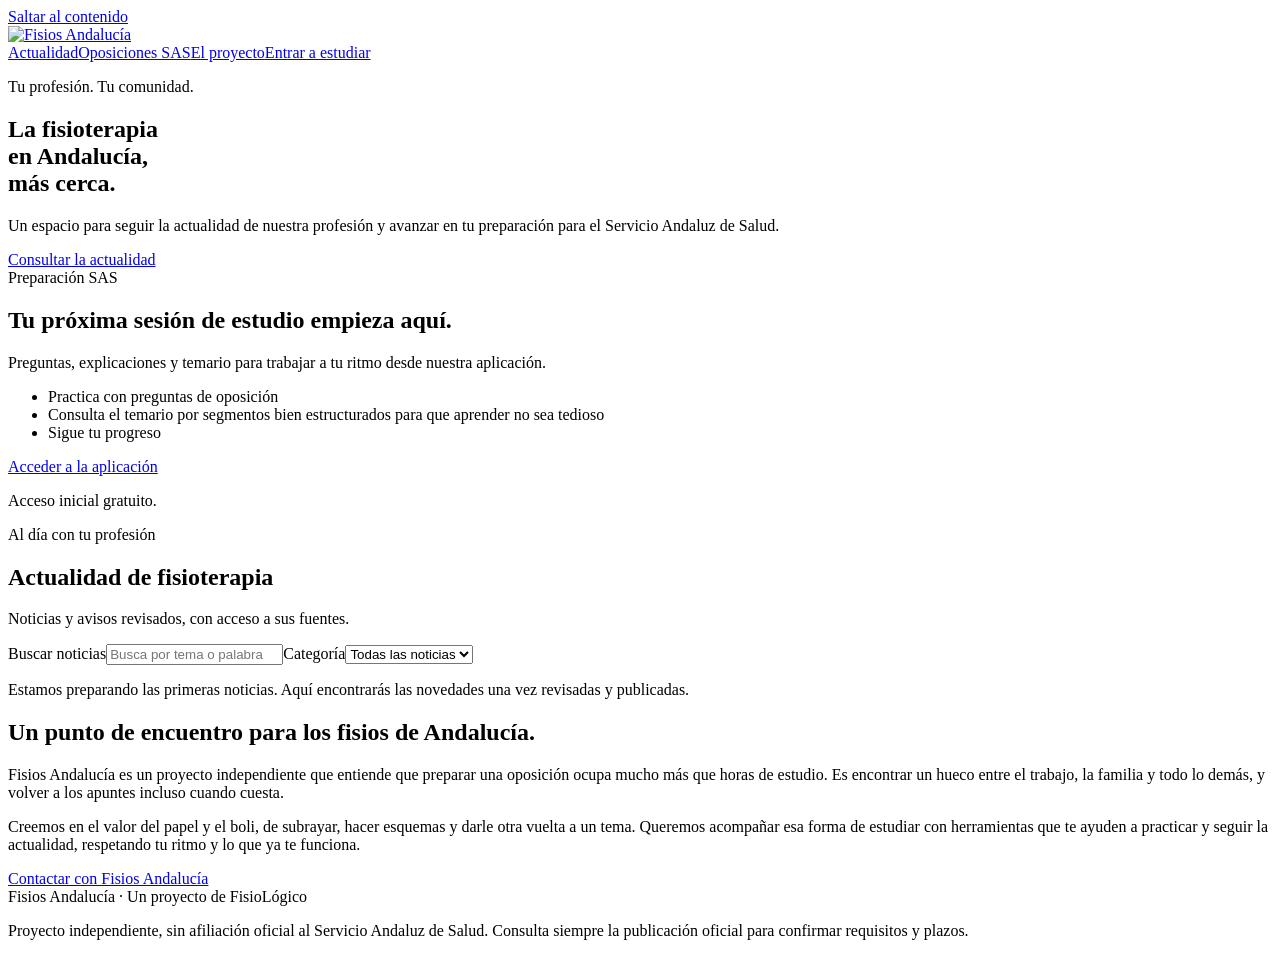
==== index.html @ 64cf1da0 "Publicar la portada de Fisios Andalucía" ====
<!doctype html>
<html lang="es"><head><meta charset="utf-8"><meta name="viewport" content="width=device-width,initial-scale=1"><title>Fisios Andalucía | Actualidad y oposiciones de fisioterapia</title><meta name="description" content="Actualidad de la fisioterapia en Andalucía, novedades del SAS y preparación de oposiciones. Un proyecto de FisioLógico."><meta name="theme-color" content="#154734"><link rel="canonical" href="https://www.fisiosandalucia.com/"><link rel="stylesheet" href="assets/site.css"><script src="assets/site.js" defer></script></head>
<body><a class="skip" href="#contenido">Saltar al contenido</a><header><a href="./" aria-label="Fisios Andalucía, inicio"><img class="logo" src="assets/logo-horizontal-color.svg" alt="Fisios Andalucía" width="290" height="90"></a><nav aria-label="Principal"><a href="#actualidad">Actualidad</a><a href="#oposiciones">Oposiciones SAS</a><a href="#proyecto">El proyecto</a><a class="button" href="https://app.fisiosandalucia.com">Entrar a estudiar</a></nav></header>
<main id="contenido"><section class="hero"><div><p class="intro">Tu profesión. Tu comunidad.</p><h1>La fisioterapia<br>en Andalucía,<br>más cerca.</h1><p class="lead">Un espacio para seguir la actualidad de nuestra profesión y avanzar en tu preparación para el Servicio Andaluz de Salud.</p><a class="button" href="#actualidad">Consultar la actualidad</a></div><aside class="study" id="oposiciones"><span class="tag">Preparación SAS</span><h2>Tu próxima sesión de estudio empieza aquí.</h2><p>Preguntas, explicaciones y temario para trabajar a tu ritmo desde nuestra aplicación.</p><ul><li>Practica con preguntas de oposición</li><li>Consulta el temario por segmentos bien estructurados para que aprender no sea tedioso</li><li>Sigue tu progreso</li></ul><a class="button light" href="https://app.fisiosandalucia.com">Acceder a la aplicación</a><p class="small">Acceso inicial gratuito.</p></aside></section>
<section class="news" id="actualidad"><div class="section-heading"><div><p class="intro">Al día con tu profesión</p><h2>Actualidad de fisioterapia</h2></div><p>Noticias y avisos revisados, con acceso a sus fuentes.</p></div><form role="search" id="filters"><label for="search">Buscar noticias<input id="search" type="search" placeholder="Busca por tema o palabra clave"></label><label for="category">Categoría<select id="category"><option value="">Todas las noticias</option><option>Oposiciones SAS</option><option>Empleo y bolsa</option><option>Profesión</option><option>Formación</option></select></label></form><p id="result-count" role="status"></p><div id="news-list"><p class="empty">Estamos preparando las primeras noticias. Aquí encontrarás las novedades una vez revisadas y publicadas.</p></div><noscript><p>Activa JavaScript para buscar noticias. También puedes consultar el <a href="noticias/">índice de noticias</a>.</p></noscript></section>
<section class="about" id="proyecto"><h2>Un punto de encuentro para los fisios de Andalucía.</h2><div><p>Fisios Andalucía es un proyecto independiente que entiende que preparar una oposición ocupa mucho más que horas de estudio. Es encontrar un hueco entre el trabajo, la familia y todo lo demás, y volver a los apuntes incluso cuando cuesta.</p><p>Creemos en el valor del papel y el boli, de subrayar, hacer esquemas y darle otra vuelta a un tema. Queremos acompañar esa forma de estudiar con herramientas que te ayuden a practicar y seguir la actualidad, respetando tu ritmo y lo que ya te funciona.</p><a href="mailto:fisios.andalucia@gmail.com">Contactar con Fisios Andalucía</a></div></section></main>
<footer><span>Fisios Andalucía · Un proyecto de FisioLógico</span><p>Proyecto independiente, sin afiliación oficial al Servicio Andaluz de Salud. Consulta siempre la publicación oficial para confirmar requisitos y plazos.</p></footer></body></html>
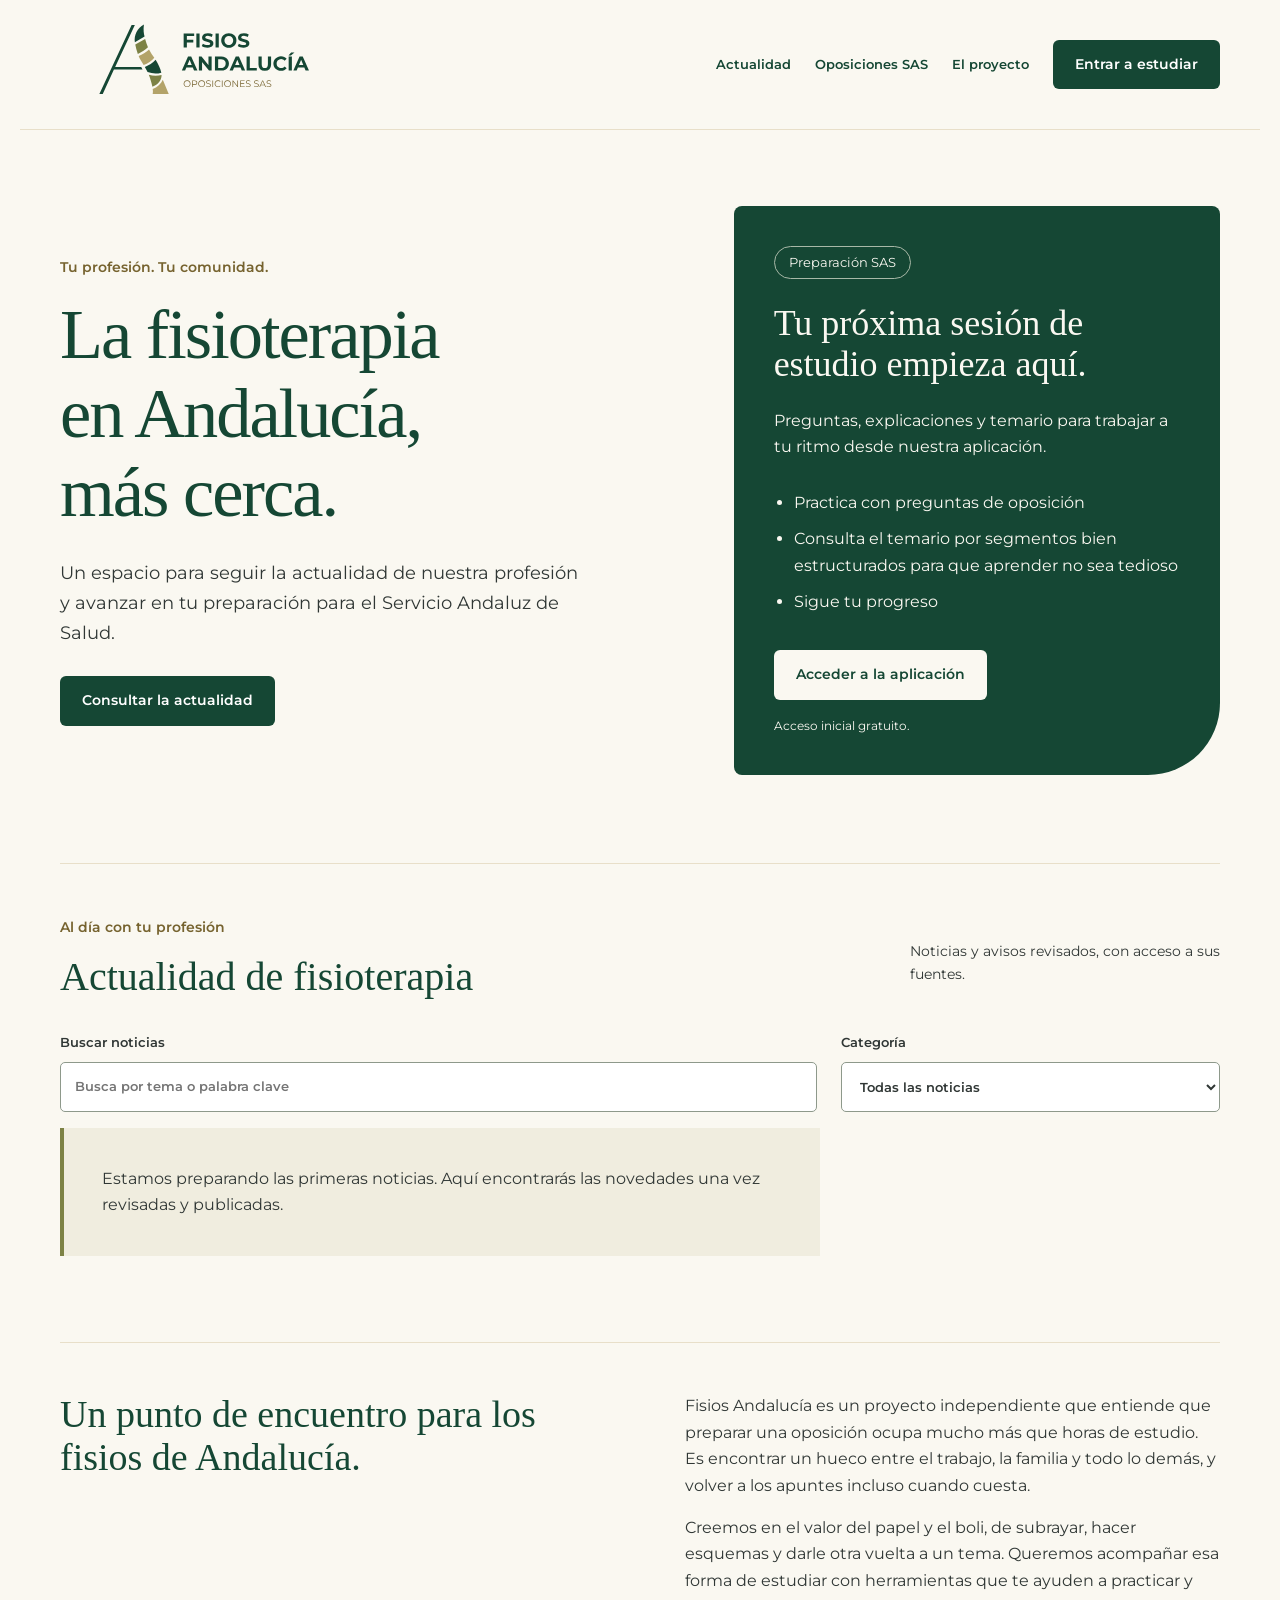
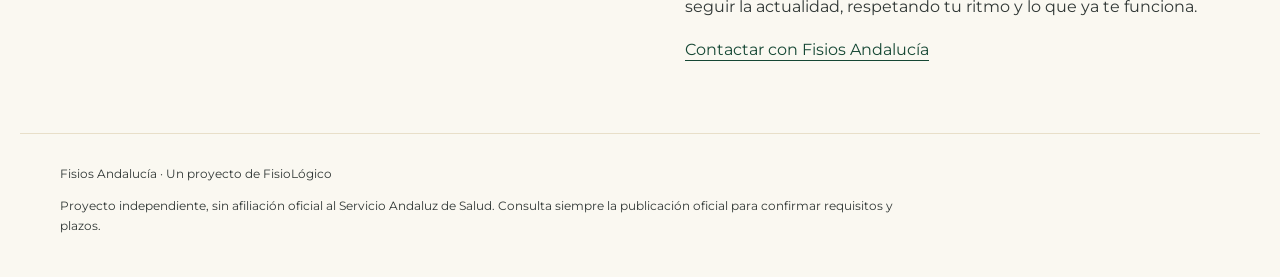
==== commit 3fa7afd6: "feat: show brand logo in shared link previews" ====
--- a/index.html
+++ b/index.html
@@ -1,5 +1,5 @@
 <!doctype html>
-<html lang="es"><head><meta charset="utf-8"><meta name="viewport" content="width=device-width,initial-scale=1"><title>Fisios Andalucía | Actualidad y oposiciones de fisioterapia</title><meta name="description" content="Actualidad de la fisioterapia en Andalucía, novedades del SAS y preparación de oposiciones. Un proyecto de FisioLógico."><meta name="theme-color" content="#154734"><link rel="canonical" href="https://www.fisiosandalucia.com/"><link rel="stylesheet" href="assets/site.css"><script src="assets/site.js" defer></script></head>
+<html lang="es"><head><meta charset="utf-8"><meta name="viewport" content="width=device-width,initial-scale=1"><title>Fisios Andalucía | Actualidad y oposiciones de fisioterapia</title><meta name="description" content="Actualidad de la fisioterapia en Andalucía, novedades del SAS y preparación de oposiciones. Un proyecto de FisioLógico."><meta name="theme-color" content="#154734"><link rel="canonical" href="https://www.fisiosandalucia.com/"><link rel="stylesheet" href="assets/site.css"><script src="assets/site.js" defer></script><meta property="og:type" content="website"><meta property="og:locale" content="es_ES"><meta property="og:site_name" content="Fisios Andalucía"><meta property="og:title" content="Fisios Andalucía · Oposiciones SAS"><meta property="og:description" content="Actualidad de fisioterapia en Andalucía y preparación de oposiciones SAS. Un proyecto de FisoLógico."><meta property="og:url" content="https://www.fisiosandalucia.com/"><meta property="og:image" content="https://www.fisiosandalucia.com/assets/fisios-andalucia-v1.png"><meta property="og:image:type" content="image/png"><meta property="og:image:width" content="1200"><meta property="og:image:height" content="630"><meta property="og:image:alt" content="Logotipo de Fisios Andalucía · Oposiciones SAS"><meta name="twitter:card" content="summary_large_image"><meta name="twitter:image" content="https://www.fisiosandalucia.com/assets/fisios-andalucia-v1.png"></head>
 <body><a class="skip" href="#contenido">Saltar al contenido</a><header><a href="./" aria-label="Fisios Andalucía, inicio"><img class="logo" src="assets/logo-horizontal-color.svg" alt="Fisios Andalucía" width="290" height="90"></a><nav aria-label="Principal"><a href="#actualidad">Actualidad</a><a href="#oposiciones">Oposiciones SAS</a><a href="#proyecto">El proyecto</a><a class="button" href="https://app.fisiosandalucia.com">Entrar a estudiar</a></nav></header>
 <main id="contenido"><section class="hero"><div><p class="intro">Tu profesión. Tu comunidad.</p><h1>La fisioterapia<br>en Andalucía,<br>más cerca.</h1><p class="lead">Un espacio para seguir la actualidad de nuestra profesión y avanzar en tu preparación para el Servicio Andaluz de Salud.</p><a class="button" href="#actualidad">Consultar la actualidad</a></div><aside class="study" id="oposiciones"><span class="tag">Preparación SAS</span><h2>Tu próxima sesión de estudio empieza aquí.</h2><p>Preguntas, explicaciones y temario para trabajar a tu ritmo desde nuestra aplicación.</p><ul><li>Practica con preguntas de oposición</li><li>Consulta el temario por segmentos bien estructurados para que aprender no sea tedioso</li><li>Sigue tu progreso</li></ul><a class="button light" href="https://app.fisiosandalucia.com">Acceder a la aplicación</a><p class="small">Acceso inicial gratuito.</p></aside></section>
 <section class="news" id="actualidad"><div class="section-heading"><div><p class="intro">Al día con tu profesión</p><h2>Actualidad de fisioterapia</h2></div><p>Noticias y avisos revisados, con acceso a sus fuentes.</p></div><form role="search" id="filters"><label for="search">Buscar noticias<input id="search" type="search" placeholder="Busca por tema o palabra clave"></label><label for="category">Categoría<select id="category"><option value="">Todas las noticias</option><option>Oposiciones SAS</option><option>Empleo y bolsa</option><option>Profesión</option><option>Formación</option></select></label></form><p id="result-count" role="status"></p><div id="news-list"><p class="empty">Estamos preparando las primeras noticias. Aquí encontrarás las novedades una vez revisadas y publicadas.</p></div><noscript><p>Activa JavaScript para buscar noticias. También puedes consultar el <a href="noticias/">índice de noticias</a>.</p></noscript></section>
--- a/assets/site.css
+++ b/assets/site.css
@@ -0,0 +1 @@
+@font-face{font-family:Montserrat;src:url(Montserrat-variable.ttf);font-weight:100 900;font-display:swap}@font-face{font-family:Serif;src:url(SourceSerif4-Regular.ttf);font-display:swap}:root{--green:#154734;--ivory:#FAF8F1;--sand:#E8DFC9;--gold:#76632F;--ink:#303735}*{box-sizing:border-box}html{scroll-behavior:smooth;scroll-padding-top:24px}body{margin:0;background:var(--ivory);color:var(--ink);font:16px/1.65 Montserrat,sans-serif}a{color:var(--green);text-underline-offset:5px}a:hover{text-decoration-thickness:2px}a:focus-visible,input:focus-visible,select:focus-visible{outline:3px solid var(--gold);outline-offset:5px}.skip{position:absolute;top:-100px;left:20px;background:white;padding:12px;z-index:2}.skip:focus{top:10px}header,main,footer{max-width:1240px;margin:auto;padding-left:40px;padding-right:40px}header{min-height:130px;display:flex;align-items:center;justify-content:space-between;gap:30px;border-bottom:1px solid var(--sand)}.logo{object-fit:contain;max-width:100%;height:90px}nav{display:flex;align-items:center;gap:24px;font-size:13px;font-weight:600}nav a{text-decoration:none}.button{display:inline-flex;justify-content:center;align-items:center;min-height:48px;padding:13px 22px;border-radius:6px;background:var(--green);color:white;text-decoration:none;font-size:14px;font-weight:600}.button:hover{background:#246247}.hero{display:grid;grid-template-columns:1.2fr 1fr;gap:90px;padding:76px 0 88px;align-items:center}.intro{font-size:14px;color:var(--gold);font-weight:600;margin:0 0 16px}h1,h2,h3{font-family:Serif,Georgia,serif;color:var(--green);font-weight:400;line-height:1.12;margin:0}h1{font-size:clamp(48px,5.5vw,76px);letter-spacing:-2px}.lead{max-width:520px;font-size:18px;margin:28px 0}.study{background:var(--green);color:var(--ivory);padding:40px;border-radius:8px 8px 72px 8px}.study h2{font-size:36px;color:var(--ivory);margin:24px 0}.tag{display:inline-block;border:1px solid #a8b8a7;border-radius:30px;padding:5px 14px;font-size:13px}.study ul{padding-left:20px;margin:24px 0 30px}.study li{padding:5px 0}.light{background:var(--ivory);color:var(--green)}.light:hover{background:var(--sand)}.small{font-size:12px;margin:16px 0 0}.news{border-top:1px solid var(--sand);padding:52px 0 70px}.section-heading{display:flex;justify-content:space-between;gap:35px;align-items:end}.section-heading h2{font-size:40px}.section-heading>p{max-width:310px;font-size:14px}form{display:grid;grid-template-columns:2fr 1fr;gap:24px;margin:32px 0 0}label{font-size:13px;font-weight:600}input,select{display:block;width:100%;min-height:50px;padding:12px 14px;margin-top:8px;font:inherit;color:var(--ink);background:white;border:1px solid #8e998b;border-radius:5px}#result-count{font-size:13px}.empty{padding:38px;background:#f0eddf;border-left:4px solid #7D8245;max-width:760px}#news-list article{padding:28px 0;border-bottom:1px solid var(--sand)}article h3{font-size:28px}article p{max-width:750px}article .meta{font-size:13px;color:var(--gold)}.about{display:grid;grid-template-columns:1fr 1fr;gap:90px;padding:50px 0 70px;border-top:1px solid var(--sand)}.about h2{font-size:38px}.about p:first-child{margin-top:0}footer{padding-top:30px;padding-bottom:30px;border-top:1px solid var(--sand);font-size:12px}footer p{max-width:850px}.article-body{max-width:760px;padding:60px 0}.article-body h1{font-size:48px}.article-body p{white-space:pre-line}@media(max-width:900px){header{flex-direction:column;padding-top:20px;padding-bottom:24px;gap:15px}.hero{gap:32px}.study{padding:28px}.study h2{font-size:30px}.about{gap:40px}}@media(max-width:650px){header,main,footer{padding-left:22px;padding-right:22px}nav{flex-wrap:wrap;justify-content:center;gap:14px;font-size:12px}.hero{grid-template-columns:1fr;padding:40px 0;gap:36px}h1{font-size:52px}.lead{font-size:16px}.section-heading,.about{display:block}.section-heading h2{font-size:33px}.section-heading>p{max-width:none}form{grid-template-columns:1fr;gap:16px}.about h2{font-size:32px;margin-bottom:24px}.empty{padding:24px}.article-body h1{font-size:36px}}@media(prefers-reduced-motion:reduce){html{scroll-behavior:auto}}
